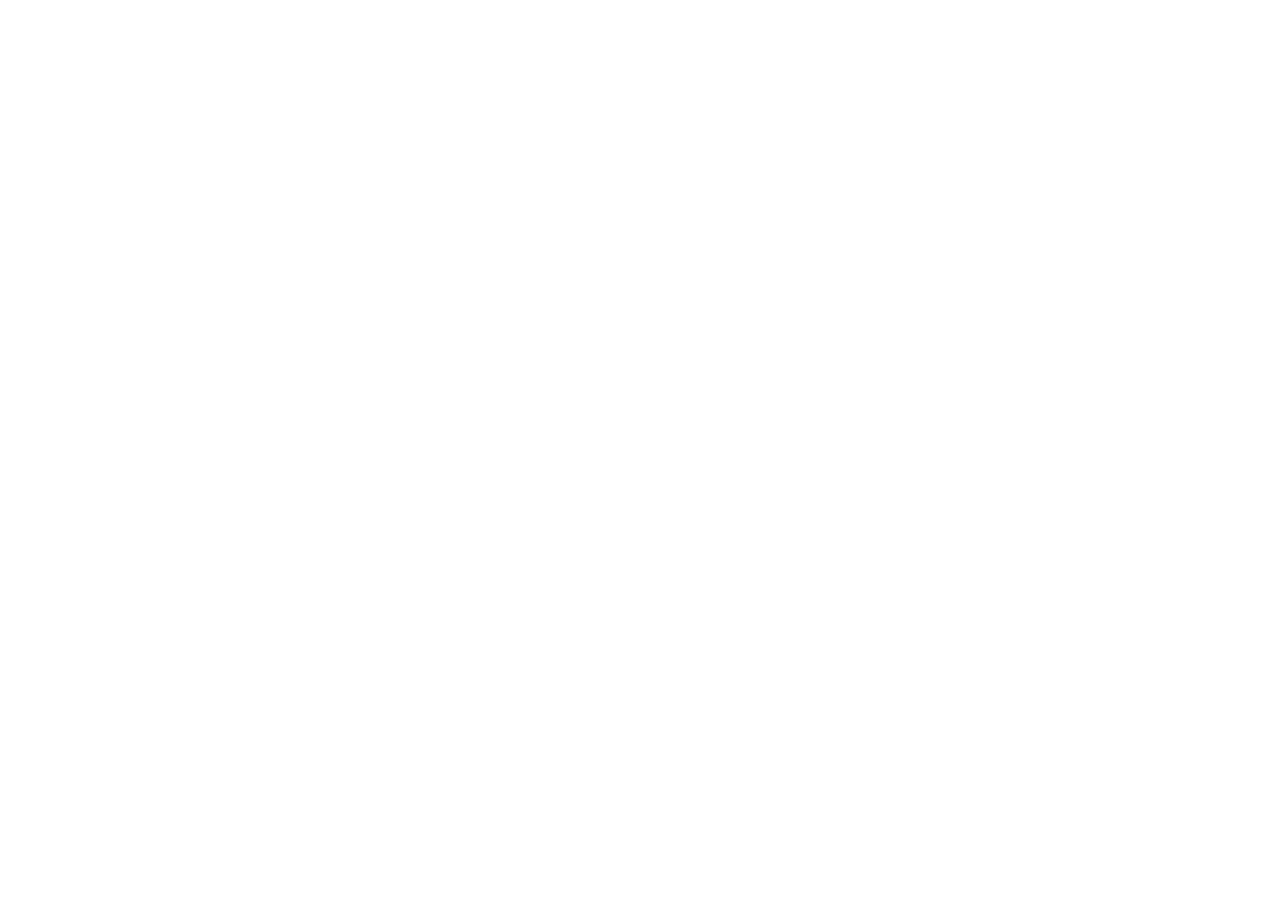
==== index.html @ 165e1cb9 "Base Landing Page" ====
<!DOCTYPE html>
<html lang="en">
<head>
    <meta charset="UTF-8">
    <meta name="viewport" content="width=device-width, initial-scale=1.0">
    <title>Document</title>
    <link rel="stylesheet" href="Assets/CSS/style.css">
</head>
<body>
    
    

    <script src="Assets/JS/script.js"></script>
</body>
</html>
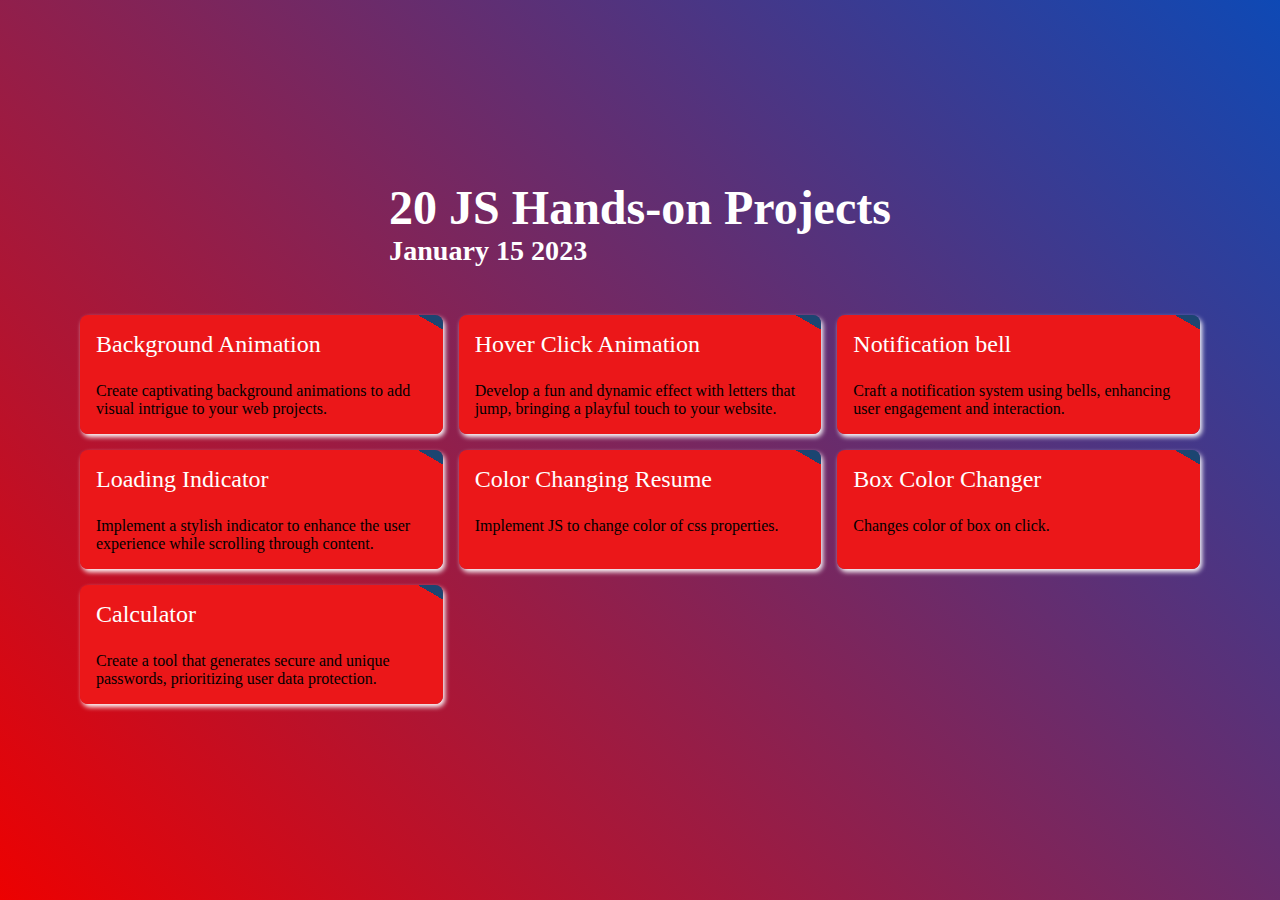
==== commit 5d566696: "temp landing page" ====
--- a/index.html
+++ b/index.html
@@ -1,15 +1,27 @@
 <!DOCTYPE html>
 <html lang="en">
-<head>
-    <meta charset="UTF-8">
-    <meta name="viewport" content="width=device-width, initial-scale=1.0">
-    <title>Document</title>
-    <link rel="stylesheet" href="Assets/CSS/style.css">
-</head>
-<body>
-    
-    
+    <head>
+        <meta charset="UTF-8" />
+        <meta name="viewport" content="width=device-width, initial-scale=1.0" />
+        <title>20 JS Projects</title>
+        <link rel="stylesheet" href="Assets/CSS/style.css" />
+    </head>
+    <body>
+        <div class="container">
+            <div class="title">
+                <h1>20 JS Hands-on Projects</h1>
+                <h3>January 15 2023</h3>
+            </div>
+            <div class="cardHolder" id="_cardHolder">
+                <!-- <div class="card" id="_card">
+                    <h3 class="cardTitle" id="_cardTitle">Test Title</h3>
+                    <p class="description" id="_description">
+                        Lorem ipsum dolor sit amet consectetur adipisicing elit. Quis beatae accusamus rerum!
+                    </p>
+                </div> -->
+            </div>
+        </div>
 
-    <script src="Assets/JS/script.js"></script>
-</body>
-</html>+        <script src="Assets/JS/script.js"></script>
+    </body>
+</html>
--- a/Assets/CSS/style.css
+++ b/Assets/CSS/style.css
@@ -0,0 +1,92 @@
+*{
+    margin: 0;
+    padding: 0;
+    box-sizing: border-box;
+}
+
+body{
+    display: flex;
+    align-items: center;
+    justify-content: center;
+    background: linear-gradient(45deg, #ED0101, #0E49B5);
+    min-height: 100vh;
+}
+.container {
+    display: flex;
+    flex-direction: column;
+    align-items: center;
+    justify-content: center;
+    width: 100%;
+    min-height: 100vh;
+
+    .title {
+        font-size: 1.5rem;
+        font-weight: 700;
+        color: white;
+        margin-bottom: 2rem;
+    }
+
+    .cardHolder {
+        display: grid;
+        justify-content: space-between;
+        gap: 1rem;
+        width: 90%;
+        grid-template-columns: repeat(auto-fit, minmax(300px, 1fr));
+        padding: 1rem;
+
+        .card {
+            border-radius: 0.5rem;
+            padding: 1rem;
+            background: linear-gradient(
+                30deg,
+                #eb1719 0%,
+                #eb1719 42%,
+                #1c4571 42%,
+                #1c4571 45%,
+                #eb1719 45%,
+                #eb1719 48%,
+                #1c4571 48%,
+                #1c4571 51%,
+                #eb1719 51%,
+                #eb1719 54%,
+                #1c4571 54%,
+                #1c4571 57%,
+                #eb1719 57%,
+                #eb1719 60%,
+                #1c4571 60%,
+                #1c4571 100%
+            );
+            background-size: 300%;
+            box-shadow: 2px 3px 5px white;
+            transition: 0.5s ease-in-out;
+
+            .cardTitle {
+                color: white;
+                transition: 0.3s ease-in-out;
+                font-size: 1.5rem;
+                font-weight: 500;
+                margin-bottom: 1.5rem;
+            }
+
+            &:hover {
+                animation: colorChange 0.3s ease-in-out;
+                box-shadow: 3px 5px 5px #eb1719;
+                background-position: 100%;
+
+                .cardTitle {
+                    color: #eb1719;
+                    font-weight: 700;
+                }
+            }
+        }
+    }
+}
+
+@keyframes colorChange {
+    0% {
+        background-position: 0%;
+    }
+    100% {
+        background-position: 100%;
+    }
+}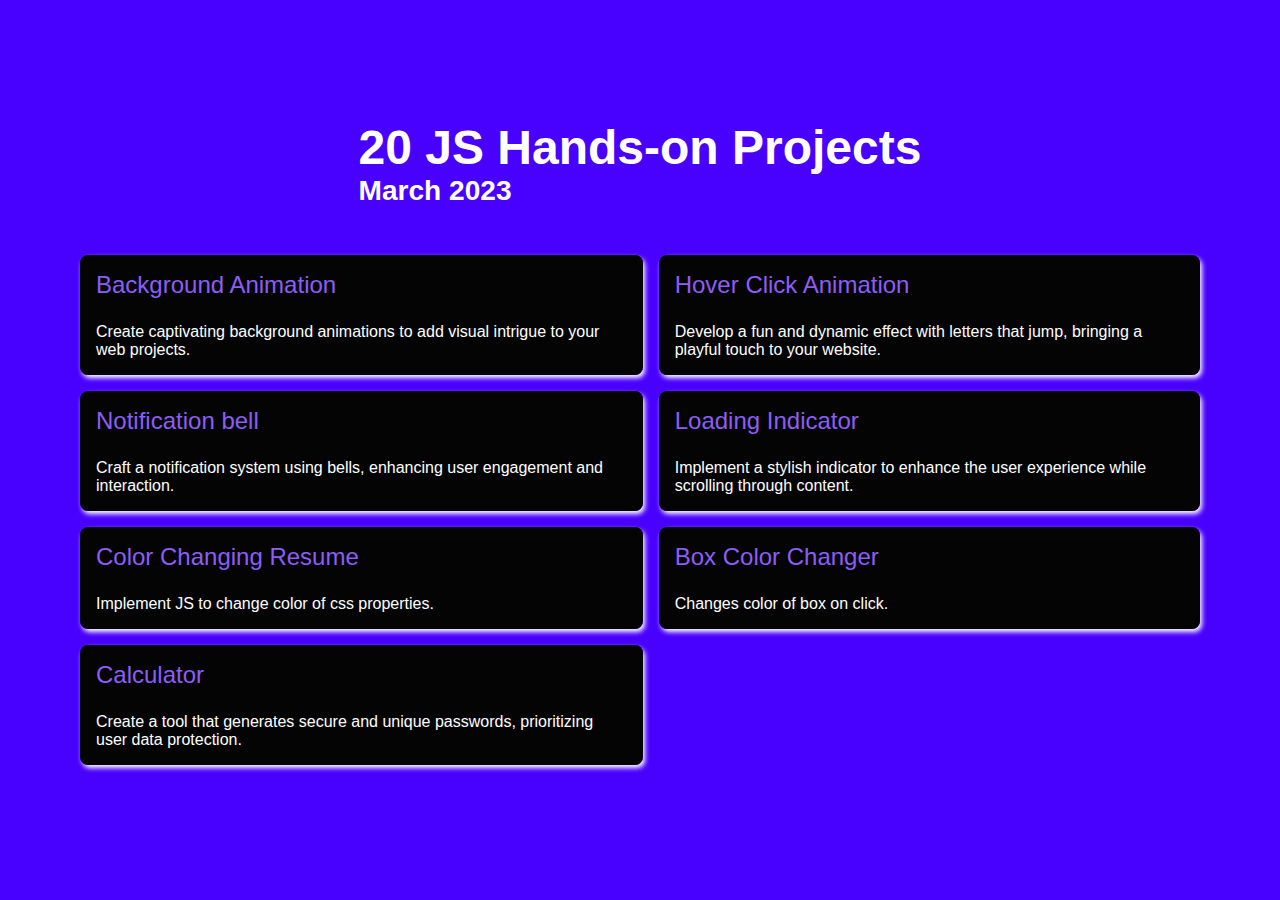
==== commit eabc26ae: "Add files via upload" ====
--- a/index.html
+++ b/index.html
@@ -10,7 +10,7 @@
         <div class="container">
             <div class="title">
                 <h1>20 JS Hands-on Projects</h1>
-                <h3>January 15 2023</h3>
+                <h3>March 2023</h3>
             </div>
             <div class="cardHolder" id="_cardHolder">
                 <!-- <div class="card" id="_card">
--- a/Assets/CSS/style.css
+++ b/Assets/CSS/style.css
@@ -1,14 +1,17 @@
+@import url('https://fonts.cdnfonts.com/css/akzidenzgrotesk');
+
 *{
     margin: 0;
     padding: 0;
     box-sizing: border-box;
+    font-family: 'AkzidenzGrotesk', sans-serif; 
 }
 
 body{
     display: flex;
     align-items: center;
     justify-content: center;
-    background: linear-gradient(45deg, #ED0101, #0E49B5);
+    background-color:#4801ff;
     min-height: 100vh;
 }
 .container {
@@ -31,37 +34,48 @@
         justify-content: space-between;
         gap: 1rem;
         width: 90%;
-        grid-template-columns: repeat(auto-fit, minmax(300px, 1fr));
+        grid-template-columns: auto auto;
         padding: 1rem;
+
+            p{
+            color:white;
+        }
 
         .card {
             border-radius: 0.5rem;
             padding: 1rem;
             background: linear-gradient(
-                30deg,
-                #eb1719 0%,
-                #eb1719 42%,
-                #1c4571 42%,
-                #1c4571 45%,
-                #eb1719 45%,
-                #eb1719 48%,
-                #1c4571 48%,
-                #1c4571 51%,
-                #eb1719 51%,
-                #eb1719 54%,
-                #1c4571 54%,
-                #1c4571 57%,
-                #eb1719 57%,
-                #eb1719 60%,
-                #1c4571 60%,
-                #1c4571 100%
-            );
+                -35deg,
+                #2f0498 0%,
+                #2f0498 42%,
+                #040405 42%,
+                #8d5df7 45%,
+                #2f0498 45%,
+                #2f0498 48%,
+                #8d5df7 48%,
+                #040405 51%,
+                #2f0498 51%,
+                #2f0498 54%,
+                #8d5df7 54%,
+                #040405 57%,
+                #2f0498 57%,
+                #2f0498 60%,
+                #040405 60%,
+                #040405 100%
+            ); 
+
+            /* 
+            2f0498
+            040405
+            8d5df7
+            */
+
             background-size: 300%;
             box-shadow: 2px 3px 5px white;
             transition: 0.5s ease-in-out;
 
             .cardTitle {
-                color: white;
+                color: #8d5df7;
                 transition: 0.3s ease-in-out;
                 font-size: 1.5rem;
                 font-weight: 500;
@@ -70,12 +84,17 @@
 
             &:hover {
                 animation: colorChange 0.3s ease-in-out;
-                box-shadow: 3px 5px 5px #eb1719;
+                box-shadow: 3px 5px 5px #2f0498;
                 background-position: 100%;
 
                 .cardTitle {
-                    color: #eb1719;
+                    color: white;
+                    font-size: 1.7rem;
                     font-weight: 700;
+                }
+
+                .description{
+                    font-size: 1.2rem;
                 }
             }
         }
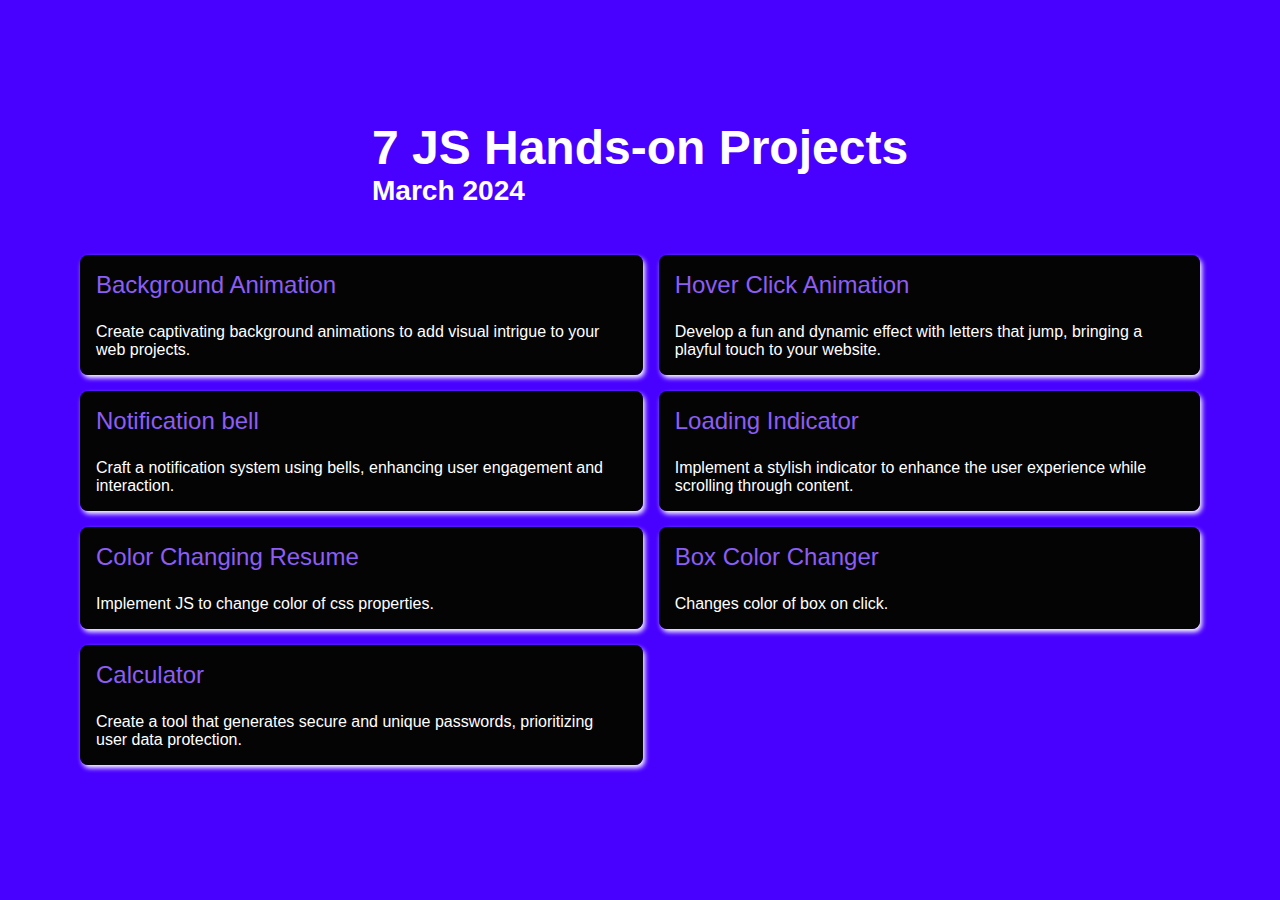
==== commit bdfef6d1: "Update index.html" ====
--- a/index.html
+++ b/index.html
@@ -9,8 +9,8 @@
     <body>
         <div class="container">
             <div class="title">
-                <h1>20 JS Hands-on Projects</h1>
-                <h3>March 2023</h3>
+                <h1>7 JS Hands-on Projects</h1>
+                <h3>March 2024</h3>
             </div>
             <div class="cardHolder" id="_cardHolder">
                 <!-- <div class="card" id="_card">
